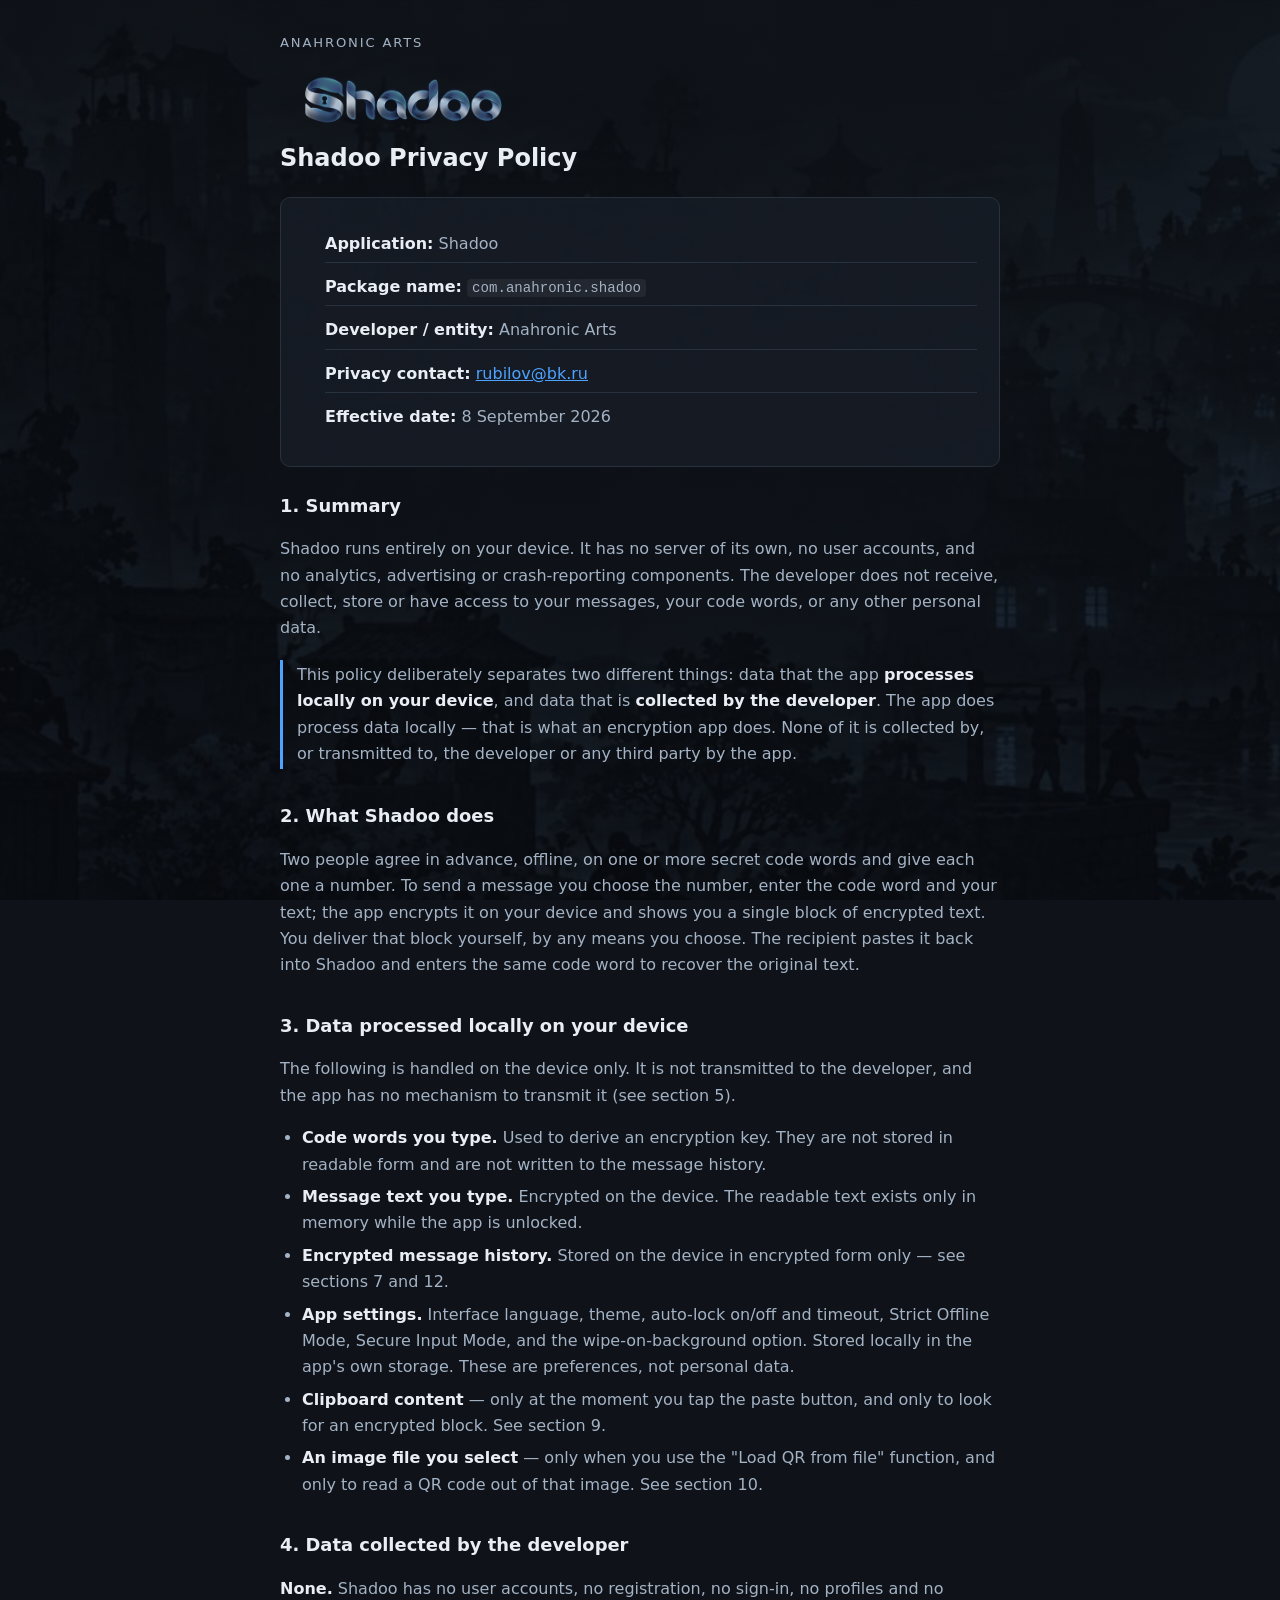
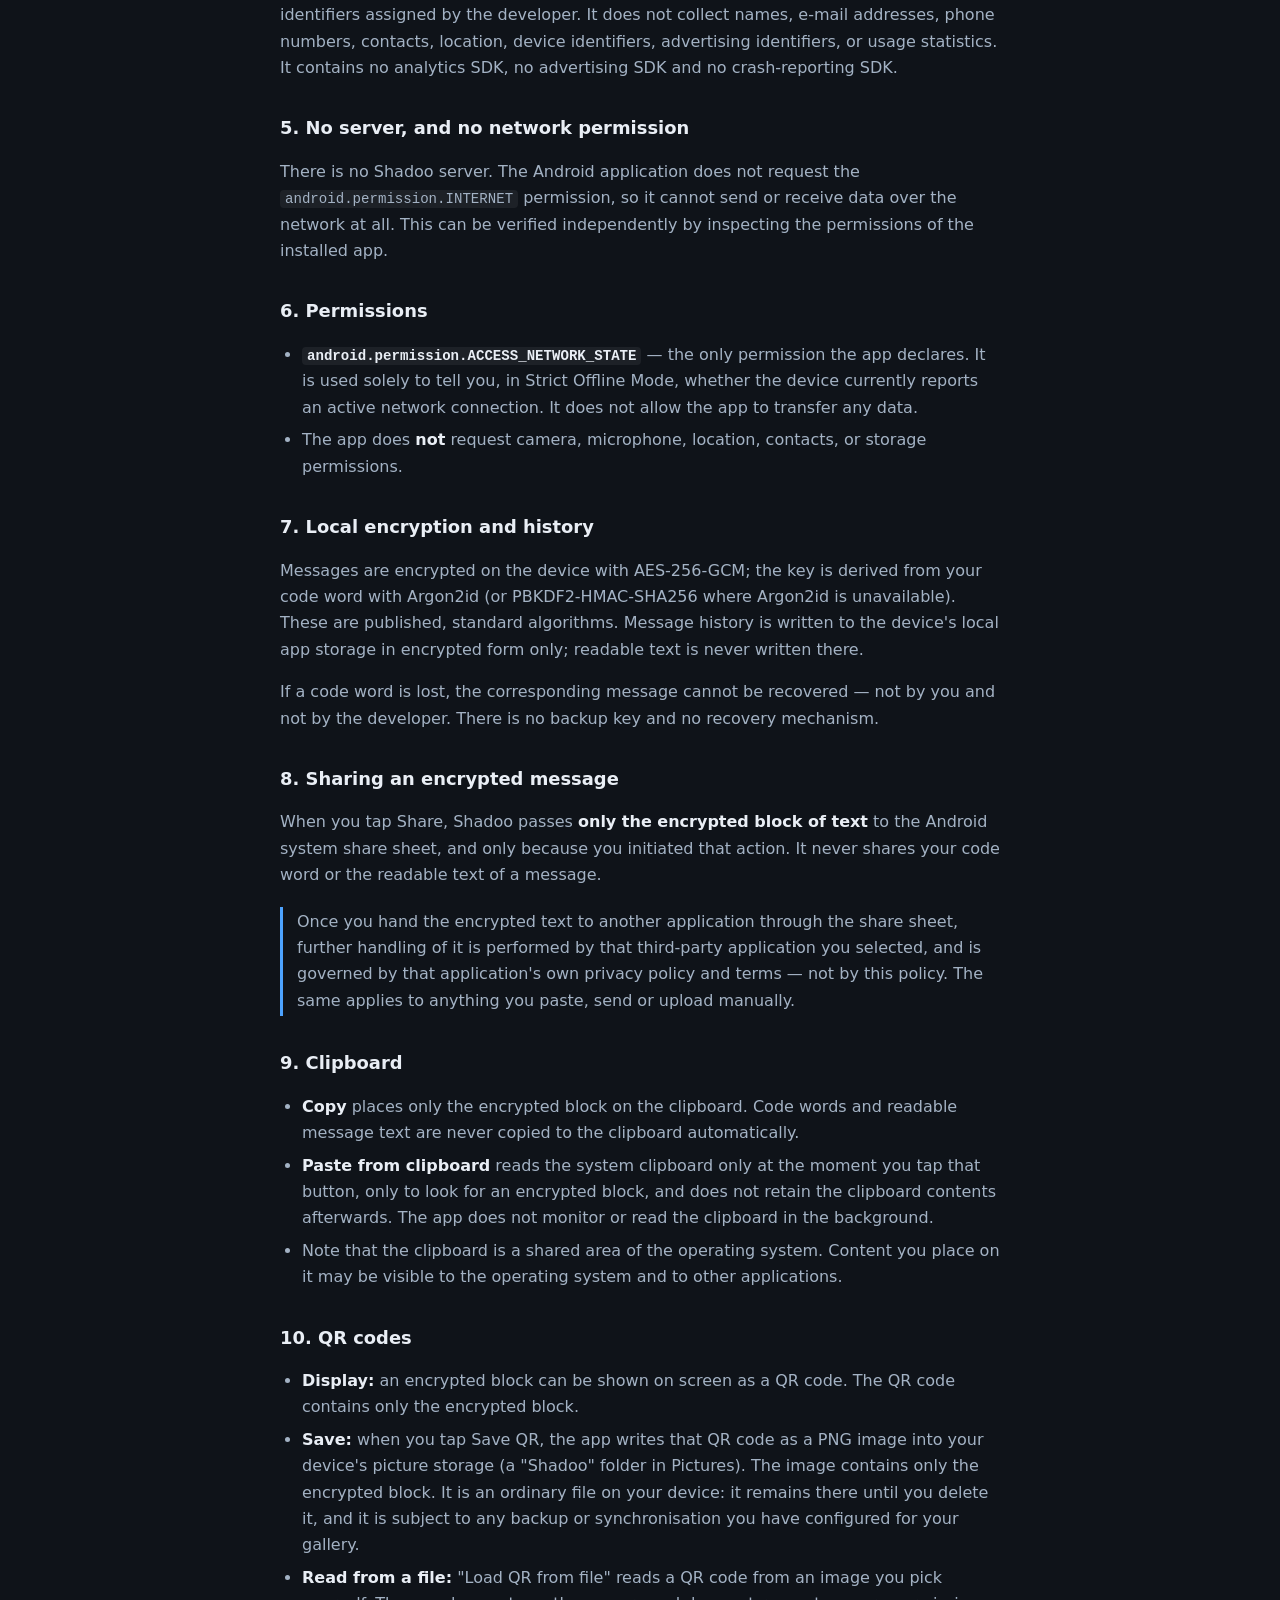
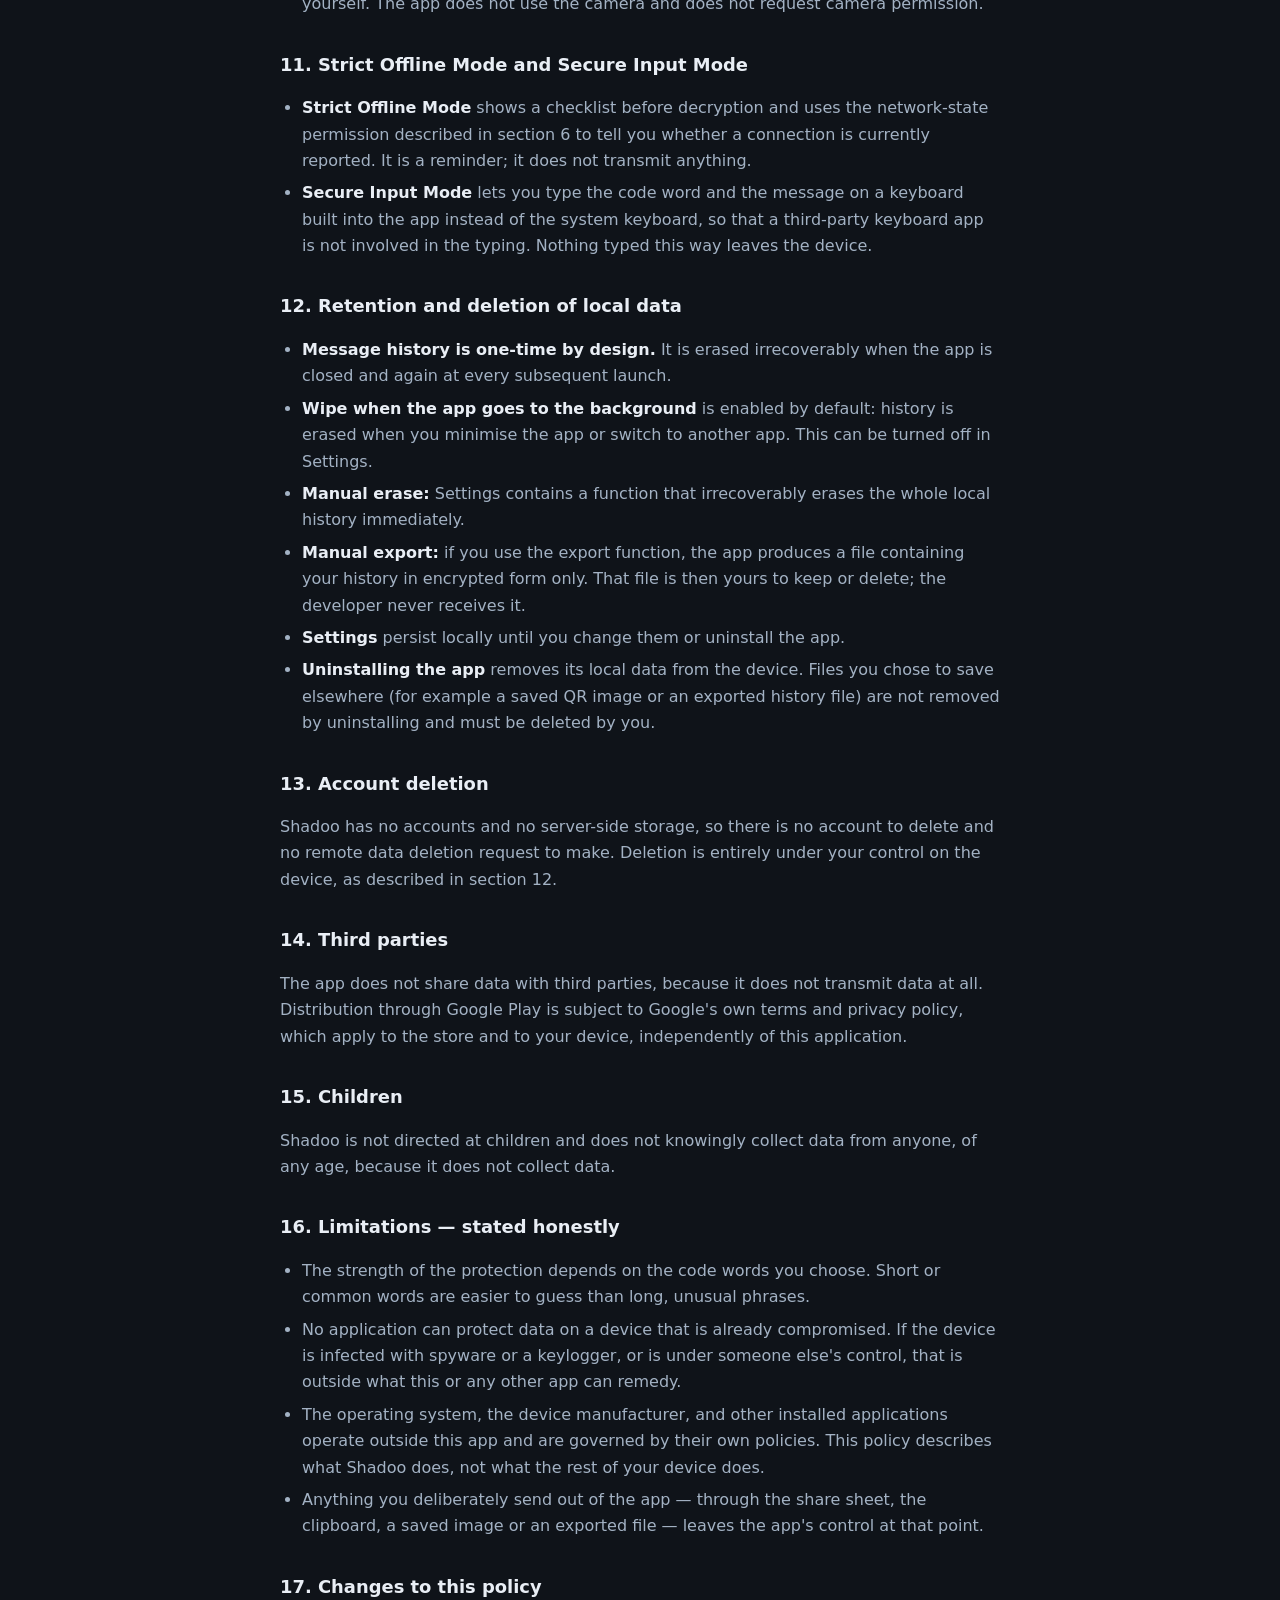
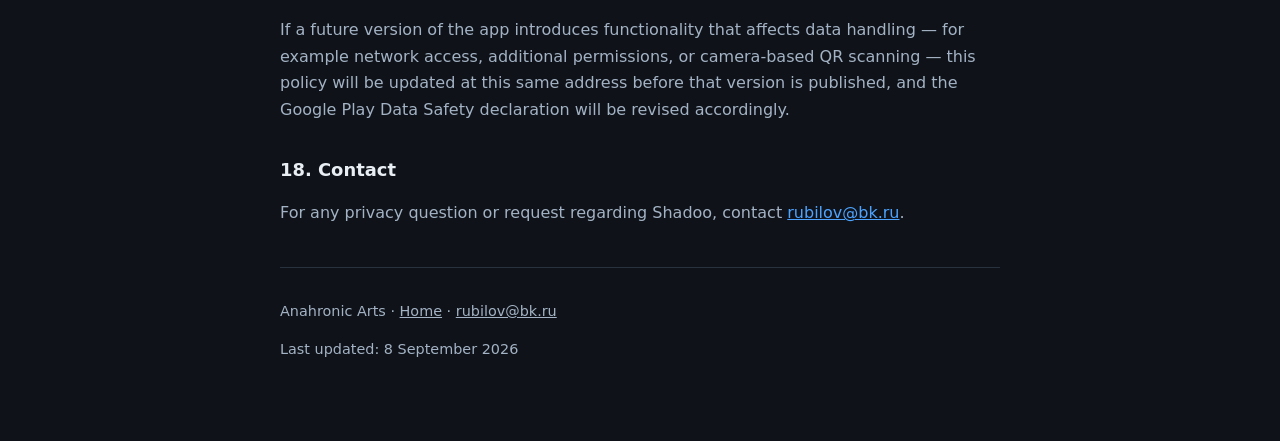
==== privacy/index.html @ e39c02fc "Add Anahronic Arts site and Shadoo privacy policy Static two-page site for GitHub Pages: a neutral l" ====
<!doctype html>
<html lang="en">
  <head>
    <meta charset="utf-8" />
    <meta name="viewport" content="width=device-width, initial-scale=1" />
    <title>Shadoo Privacy Policy — Anahronic Arts</title>
    <meta
      name="description"
      content="Privacy Policy for the Shadoo Android application by Anahronic Arts. What the app processes on your device, what it never sends anywhere, and how to delete it."
    />
    <meta name="theme-color" content="#161c25" />
    <link rel="icon" href="/assets/favicon.ico" sizes="32x32" />
    <link rel="icon" type="image/png" href="/assets/icon-192.png" sizes="192x192" />
    <link rel="apple-touch-icon" href="/assets/icon-192.png" />
    <link rel="stylesheet" href="/styles.css" />
  </head>
  <body>
    <main class="wrap doc">
      <p class="brand">Anahronic Arts</p>
      <img class="logo" src="/assets/logo.png" alt="Shadoo" />
      <h1>Shadoo Privacy Policy</h1>

      <div class="card">
        <ul class="meta">
          <li><strong>Application:</strong> Shadoo</li>
          <li><strong>Package name:</strong> <code>com.anahronic.shadoo</code></li>
          <li><strong>Developer / entity:</strong> Anahronic Arts</li>
          <li>
            <strong>Privacy contact:</strong>
            <a href="mailto:rubilov@bk.ru">rubilov@bk.ru</a>
          </li>
          <li><strong>Effective date:</strong> 8 September 2026</li>
        </ul>
      </div>

      <h2>1. Summary</h2>
      <p>
        Shadoo runs entirely on your device. It has no server of its own, no user accounts, and no
        analytics, advertising or crash-reporting components. The developer does not receive,
        collect, store or have access to your messages, your code words, or any other personal
        data.
      </p>
      <p class="note">
        This policy deliberately separates two different things: data that the app
        <strong>processes locally on your device</strong>, and data that is
        <strong>collected by the developer</strong>. The app does process data locally — that is
        what an encryption app does. None of it is collected by, or transmitted to, the developer
        or any third party by the app.
      </p>

      <h2>2. What Shadoo does</h2>
      <p>
        Two people agree in advance, offline, on one or more secret code words and give each one a
        number. To send a message you choose the number, enter the code word and your text; the app
        encrypts it on your device and shows you a single block of encrypted text. You deliver that
        block yourself, by any means you choose. The recipient pastes it back into Shadoo and
        enters the same code word to recover the original text.
      </p>

      <h2>3. Data processed locally on your device</h2>
      <p>
        The following is handled on the device only. It is not transmitted to the developer, and
        the app has no mechanism to transmit it (see section 5).
      </p>
      <ul>
        <li>
          <strong>Code words you type.</strong> Used to derive an encryption key. They are not
          stored in readable form and are not written to the message history.
        </li>
        <li>
          <strong>Message text you type.</strong> Encrypted on the device. The readable text exists
          only in memory while the app is unlocked.
        </li>
        <li>
          <strong>Encrypted message history.</strong> Stored on the device in encrypted form only —
          see sections 7 and 12.
        </li>
        <li>
          <strong>App settings.</strong> Interface language, theme, auto-lock on/off and timeout,
          Strict Offline Mode, Secure Input Mode, and the wipe-on-background option. Stored locally
          in the app's own storage. These are preferences, not personal data.
        </li>
        <li>
          <strong>Clipboard content</strong> — only at the moment you tap the paste button, and
          only to look for an encrypted block. See section 9.
        </li>
        <li>
          <strong>An image file you select</strong> — only when you use the "Load QR from file"
          function, and only to read a QR code out of that image. See section 10.
        </li>
      </ul>

      <h2>4. Data collected by the developer</h2>
      <p>
        <strong>None.</strong> Shadoo has no user accounts, no registration, no sign-in, no
        profiles and no identifiers assigned by the developer. It does not collect names, e-mail
        addresses, phone numbers, contacts, location, device identifiers, advertising identifiers,
        or usage statistics. It contains no analytics SDK, no advertising SDK and no
        crash-reporting SDK.
      </p>

      <h2>5. No server, and no network permission</h2>
      <p>
        There is no Shadoo server. The Android application does not request the
        <code>android.permission.INTERNET</code> permission, so it cannot send or receive data over
        the network at all. This can be verified independently by inspecting the permissions of the
        installed app.
      </p>

      <h2>6. Permissions</h2>
      <ul>
        <li>
          <strong><code>android.permission.ACCESS_NETWORK_STATE</code></strong> — the only
          permission the app declares. It is used solely to tell you, in Strict Offline Mode,
          whether the device currently reports an active network connection. It does not allow the
          app to transfer any data.
        </li>
        <li>
          The app does <strong>not</strong> request camera, microphone, location, contacts, or
          storage permissions.
        </li>
      </ul>

      <h2>7. Local encryption and history</h2>
      <p>
        Messages are encrypted on the device with AES-256-GCM; the key is derived from your code
        word with Argon2id (or PBKDF2-HMAC-SHA256 where Argon2id is unavailable). These are
        published, standard algorithms. Message history is written to the device's local app
        storage in encrypted form only; readable text is never written there.
      </p>
      <p>
        If a code word is lost, the corresponding message cannot be recovered — not by you and not
        by the developer. There is no backup key and no recovery mechanism.
      </p>

      <h2>8. Sharing an encrypted message</h2>
      <p>
        When you tap Share, Shadoo passes <strong>only the encrypted block of text</strong> to the
        Android system share sheet, and only because you initiated that action. It never shares
        your code word or the readable text of a message.
      </p>
      <p class="note">
        Once you hand the encrypted text to another application through the share sheet, further
        handling of it is performed by that third-party application you selected, and is governed
        by that application's own privacy policy and terms — not by this policy. The same applies
        to anything you paste, send or upload manually.
      </p>

      <h2>9. Clipboard</h2>
      <ul>
        <li>
          <strong>Copy</strong> places only the encrypted block on the clipboard. Code words and
          readable message text are never copied to the clipboard automatically.
        </li>
        <li>
          <strong>Paste from clipboard</strong> reads the system clipboard only at the moment you
          tap that button, only to look for an encrypted block, and does not retain the clipboard
          contents afterwards. The app does not monitor or read the clipboard in the background.
        </li>
        <li>
          Note that the clipboard is a shared area of the operating system. Content you place on it
          may be visible to the operating system and to other applications.
        </li>
      </ul>

      <h2>10. QR codes</h2>
      <ul>
        <li>
          <strong>Display:</strong> an encrypted block can be shown on screen as a QR code. The QR
          code contains only the encrypted block.
        </li>
        <li>
          <strong>Save:</strong> when you tap Save QR, the app writes that QR code as a PNG image
          into your device's picture storage (a "Shadoo" folder in Pictures). The image contains
          only the encrypted block. It is an ordinary file on your device: it remains there until
          you delete it, and it is subject to any backup or synchronisation you have configured for
          your gallery.
        </li>
        <li>
          <strong>Read from a file:</strong> "Load QR from file" reads a QR code from an image you
          pick yourself. The app does not use the camera and does not request camera permission.
        </li>
      </ul>

      <h2>11. Strict Offline Mode and Secure Input Mode</h2>
      <ul>
        <li>
          <strong>Strict Offline Mode</strong> shows a checklist before decryption and uses the
          network-state permission described in section 6 to tell you whether a connection is
          currently reported. It is a reminder; it does not transmit anything.
        </li>
        <li>
          <strong>Secure Input Mode</strong> lets you type the code word and the message on a
          keyboard built into the app instead of the system keyboard, so that a third-party
          keyboard app is not involved in the typing. Nothing typed this way leaves the device.
        </li>
      </ul>

      <h2>12. Retention and deletion of local data</h2>
      <ul>
        <li>
          <strong>Message history is one-time by design.</strong> It is erased irrecoverably when
          the app is closed and again at every subsequent launch.
        </li>
        <li>
          <strong>Wipe when the app goes to the background</strong> is enabled by default: history
          is erased when you minimise the app or switch to another app. This can be turned off in
          Settings.
        </li>
        <li>
          <strong>Manual erase:</strong> Settings contains a function that irrecoverably erases the
          whole local history immediately.
        </li>
        <li>
          <strong>Manual export:</strong> if you use the export function, the app produces a file
          containing your history in encrypted form only. That file is then yours to keep or
          delete; the developer never receives it.
        </li>
        <li>
          <strong>Settings</strong> persist locally until you change them or uninstall the app.
        </li>
        <li>
          <strong>Uninstalling the app</strong> removes its local data from the device. Files you
          chose to save elsewhere (for example a saved QR image or an exported history file) are
          not removed by uninstalling and must be deleted by you.
        </li>
      </ul>

      <h2>13. Account deletion</h2>
      <p>
        Shadoo has no accounts and no server-side storage, so there is no account to delete and no
        remote data deletion request to make. Deletion is entirely under your control on the
        device, as described in section 12.
      </p>

      <h2>14. Third parties</h2>
      <p>
        The app does not share data with third parties, because it does not transmit data at all.
        Distribution through Google Play is subject to Google's own terms and privacy policy, which
        apply to the store and to your device, independently of this application.
      </p>

      <h2>15. Children</h2>
      <p>
        Shadoo is not directed at children and does not knowingly collect data from anyone, of any
        age, because it does not collect data.
      </p>

      <h2>16. Limitations — stated honestly</h2>
      <ul>
        <li>
          The strength of the protection depends on the code words you choose. Short or common
          words are easier to guess than long, unusual phrases.
        </li>
        <li>
          No application can protect data on a device that is already compromised. If the device is
          infected with spyware or a keylogger, or is under someone else's control, that is outside
          what this or any other app can remedy.
        </li>
        <li>
          The operating system, the device manufacturer, and other installed applications operate
          outside this app and are governed by their own policies. This policy describes what
          Shadoo does, not what the rest of your device does.
        </li>
        <li>
          Anything you deliberately send out of the app — through the share sheet, the clipboard,
          a saved image or an exported file — leaves the app's control at that point.
        </li>
      </ul>

      <h2>17. Changes to this policy</h2>
      <p>
        If a future version of the app introduces functionality that affects data handling — for
        example network access, additional permissions, or camera-based QR scanning — this policy
        will be updated at this same address before that version is published, and the Google Play
        Data Safety declaration will be revised accordingly.
      </p>

      <h2>18. Contact</h2>
      <p>
        For any privacy question or request regarding Shadoo, contact
        <a href="mailto:rubilov@bk.ru">rubilov@bk.ru</a>.
      </p>

      <footer>
        <p>
          Anahronic Arts · <a href="/">Home</a> ·
          <a href="mailto:rubilov@bk.ru">rubilov@bk.ru</a>
        </p>
        <p>Last updated: 8 September 2026</p>
      </footer>
    </main>
  </body>
</html>
---- styles.css ----
/*
 * Shadoo / Anahronic Arts — static site styles.
 * Local only: no web fonts, no CDN, no remote anything.
 * Palette matches the app's Night theme.
 */

:root {
  --bg: #0f1319;
  --panel: #161c25;
  --text: #e9eef5;
  --muted: #a3b2c4;
  --border: #28323e;
  --accent: #4da3ff;
  --scrim: rgba(10, 13, 18, 0.72);
  --radius: 10px;
  color-scheme: dark;
}

* {
  box-sizing: border-box;
}

html {
  /* Keeps long tokens/paths in the policy from forcing a sideways scroll. */
  overflow-x: hidden;
}

body {
  margin: 0;
  min-height: 100vh;
  font: 16px/1.65 system-ui, -apple-system, "Segoe UI", Roboto, Arial, sans-serif;
  color: var(--text);
  background-color: var(--bg);
  /* Portrait artwork by default (phones get it unscaled and sharp); the wide
     one is swapped in below where the viewport is actually wide. */
  background-image: linear-gradient(var(--scrim), var(--scrim)), url("/assets/bg-tall.jpg");
  background-size: cover;
  background-position: center top;
  background-attachment: fixed;
  background-repeat: no-repeat;
  -webkit-text-size-adjust: 100%;
}

@media (min-width: 700px) {
  body {
    background-image: linear-gradient(var(--scrim), var(--scrim)), url("/assets/bg-wide.jpg");
    background-position: center center;
  }
}

.wrap {
  max-width: 760px;
  margin: 0 auto;
  padding: 32px 20px 64px;
}

/* Header / wordmark ------------------------------------------------------ */

.brand {
  font-size: 0.82rem;
  letter-spacing: 0.14em;
  text-transform: uppercase;
  color: var(--muted);
  margin: 0 0 14px;
}

.logo {
  display: block;
  width: 260px;
  max-width: 72%;
  height: auto;
  /* The wordmark is glowing letters on a near-black plate; screening it over
     a dark backdrop drops the plate and leaves only the glyphs. */
  mix-blend-mode: screen;
  margin: 0 0 10px -6px;
}

h1 {
  font-size: 1.5rem;
  line-height: 1.25;
  margin: 0 0 16px;
}

h2 {
  font-size: 1.12rem;
  margin: 32px 0 10px;
  color: var(--text);
}

h3 {
  font-size: 1rem;
  margin: 22px 0 8px;
  color: var(--text);
}

p,
li {
  color: var(--muted);
}

strong {
  color: var(--text);
}

a {
  color: var(--accent);
}

a:hover,
a:focus {
  text-decoration: none;
}

/* Panels ----------------------------------------------------------------- */

.card {
  background: color-mix(in srgb, var(--panel) 88%, transparent);
  border: 1px solid var(--border);
  border-radius: var(--radius);
  padding: 22px 22px 24px;
  margin: 24px 0;
}

.lede {
  font-size: 1.03rem;
  color: var(--text);
}

.meta {
  list-style: none;
  margin: 0;
  padding: 0;
}

.meta li {
  padding: 5px 0;
  border-bottom: 1px solid var(--border);
}

.meta li:last-child {
  border-bottom: 0;
}

.actions {
  display: flex;
  flex-wrap: wrap;
  gap: 12px;
  margin-top: 22px;
}

.btn {
  display: inline-block;
  padding: 11px 18px;
  border-radius: var(--radius);
  border: 1px solid var(--border);
  background: color-mix(in srgb, var(--panel) 92%, transparent);
  color: var(--text);
  text-decoration: none;
}

.btn:hover,
.btn:focus {
  border-color: var(--accent);
  color: var(--accent);
}

.btn--primary {
  background: #2f7fd6;
  border-color: #2f7fd6;
  color: #fff;
}

.btn--primary:hover,
.btn--primary:focus {
  background: #4da3ff;
  border-color: #4da3ff;
  color: #08111c;
}

/* Policy typography ------------------------------------------------------ */

.doc h2:first-of-type {
  margin-top: 8px;
}

.doc ul {
  padding-left: 22px;
}

.doc li {
  margin: 6px 0;
}

.note {
  border-left: 3px solid var(--accent);
  padding: 2px 0 2px 14px;
  margin: 18px 0;
}

code {
  font-family: ui-monospace, Consolas, "SFMono-Regular", Menlo, monospace;
  font-size: 0.88em;
  background: rgba(255, 255, 255, 0.06);
  border-radius: 4px;
  padding: 1px 5px;
  overflow-wrap: anywhere;
}

footer {
  margin-top: 40px;
  padding-top: 18px;
  border-top: 1px solid var(--border);
  font-size: 0.9rem;
  color: var(--muted);
}

footer a {
  color: var(--muted);
}

/* Small screens ---------------------------------------------------------- */

@media (max-width: 480px) {
  .wrap {
    padding: 24px 16px 48px;
  }

  .card {
    padding: 18px 16px 20px;
  }

  h1 {
    font-size: 1.32rem;
  }
}
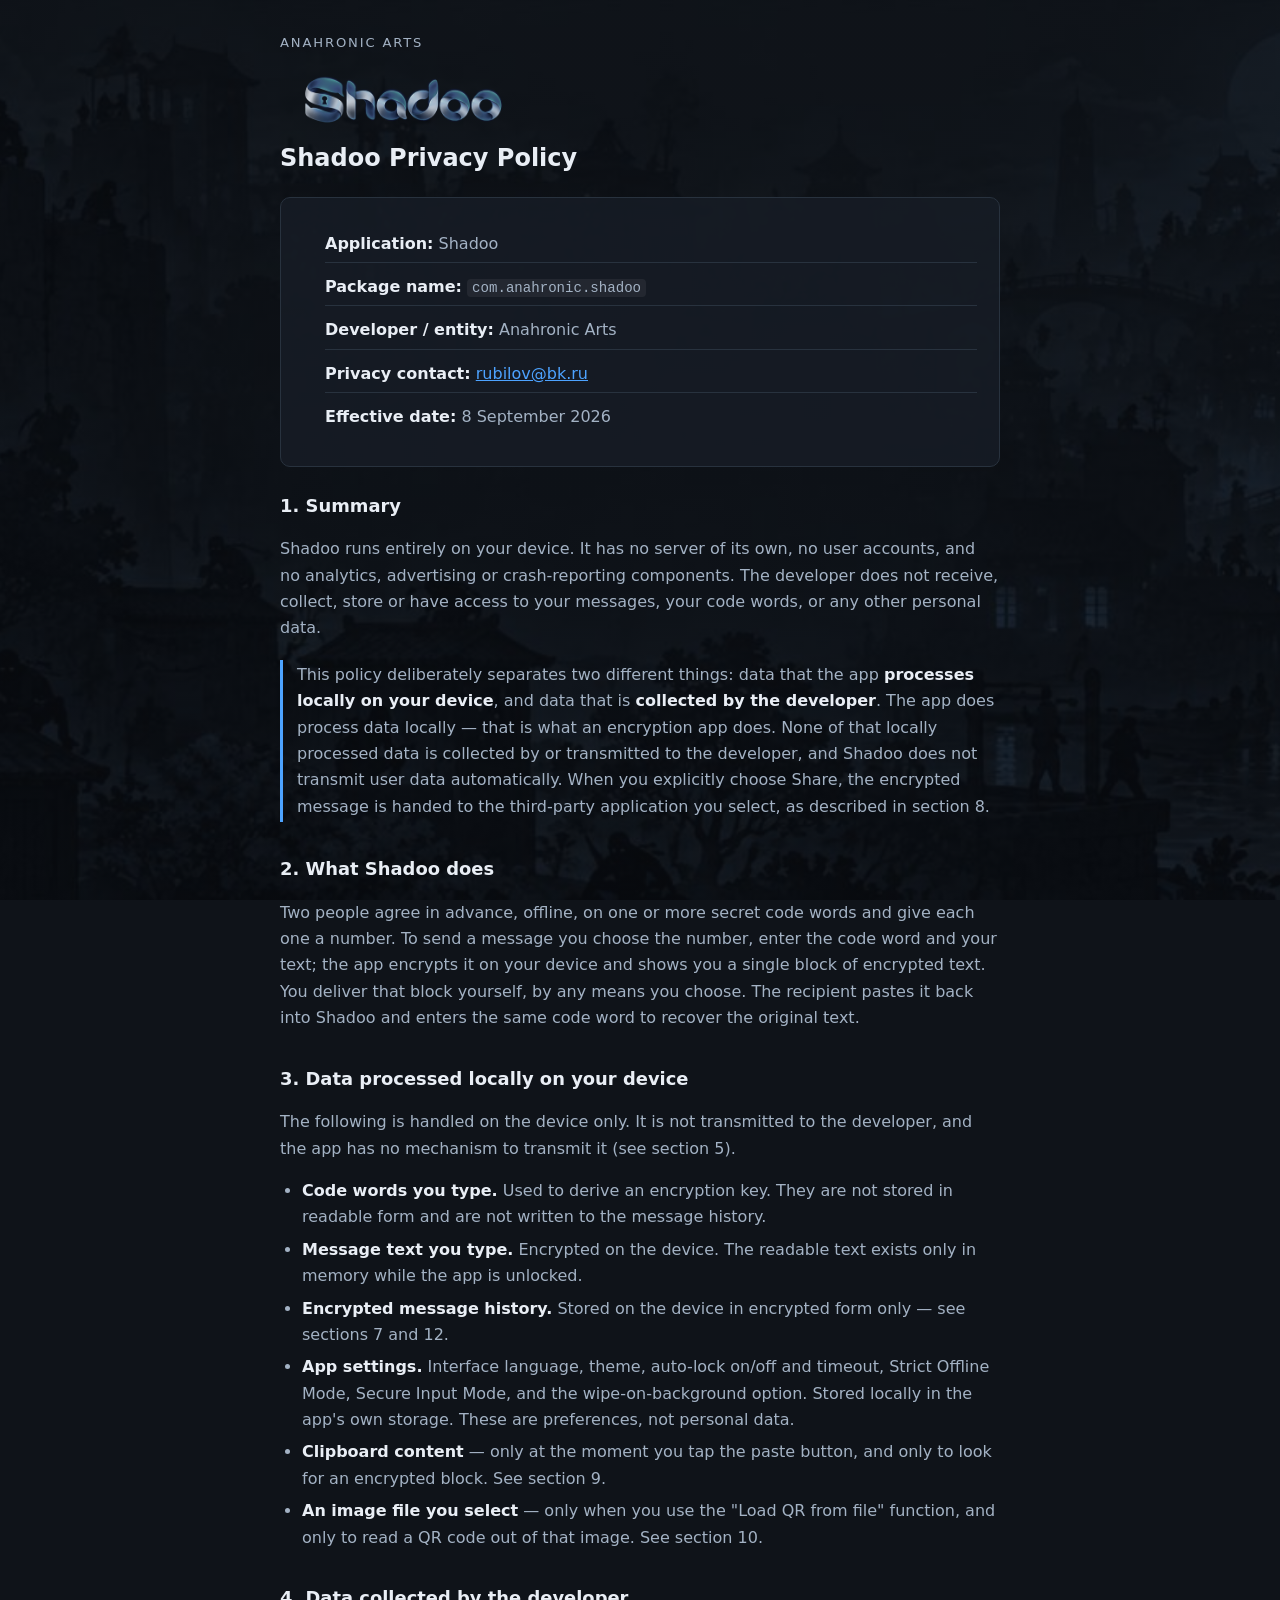
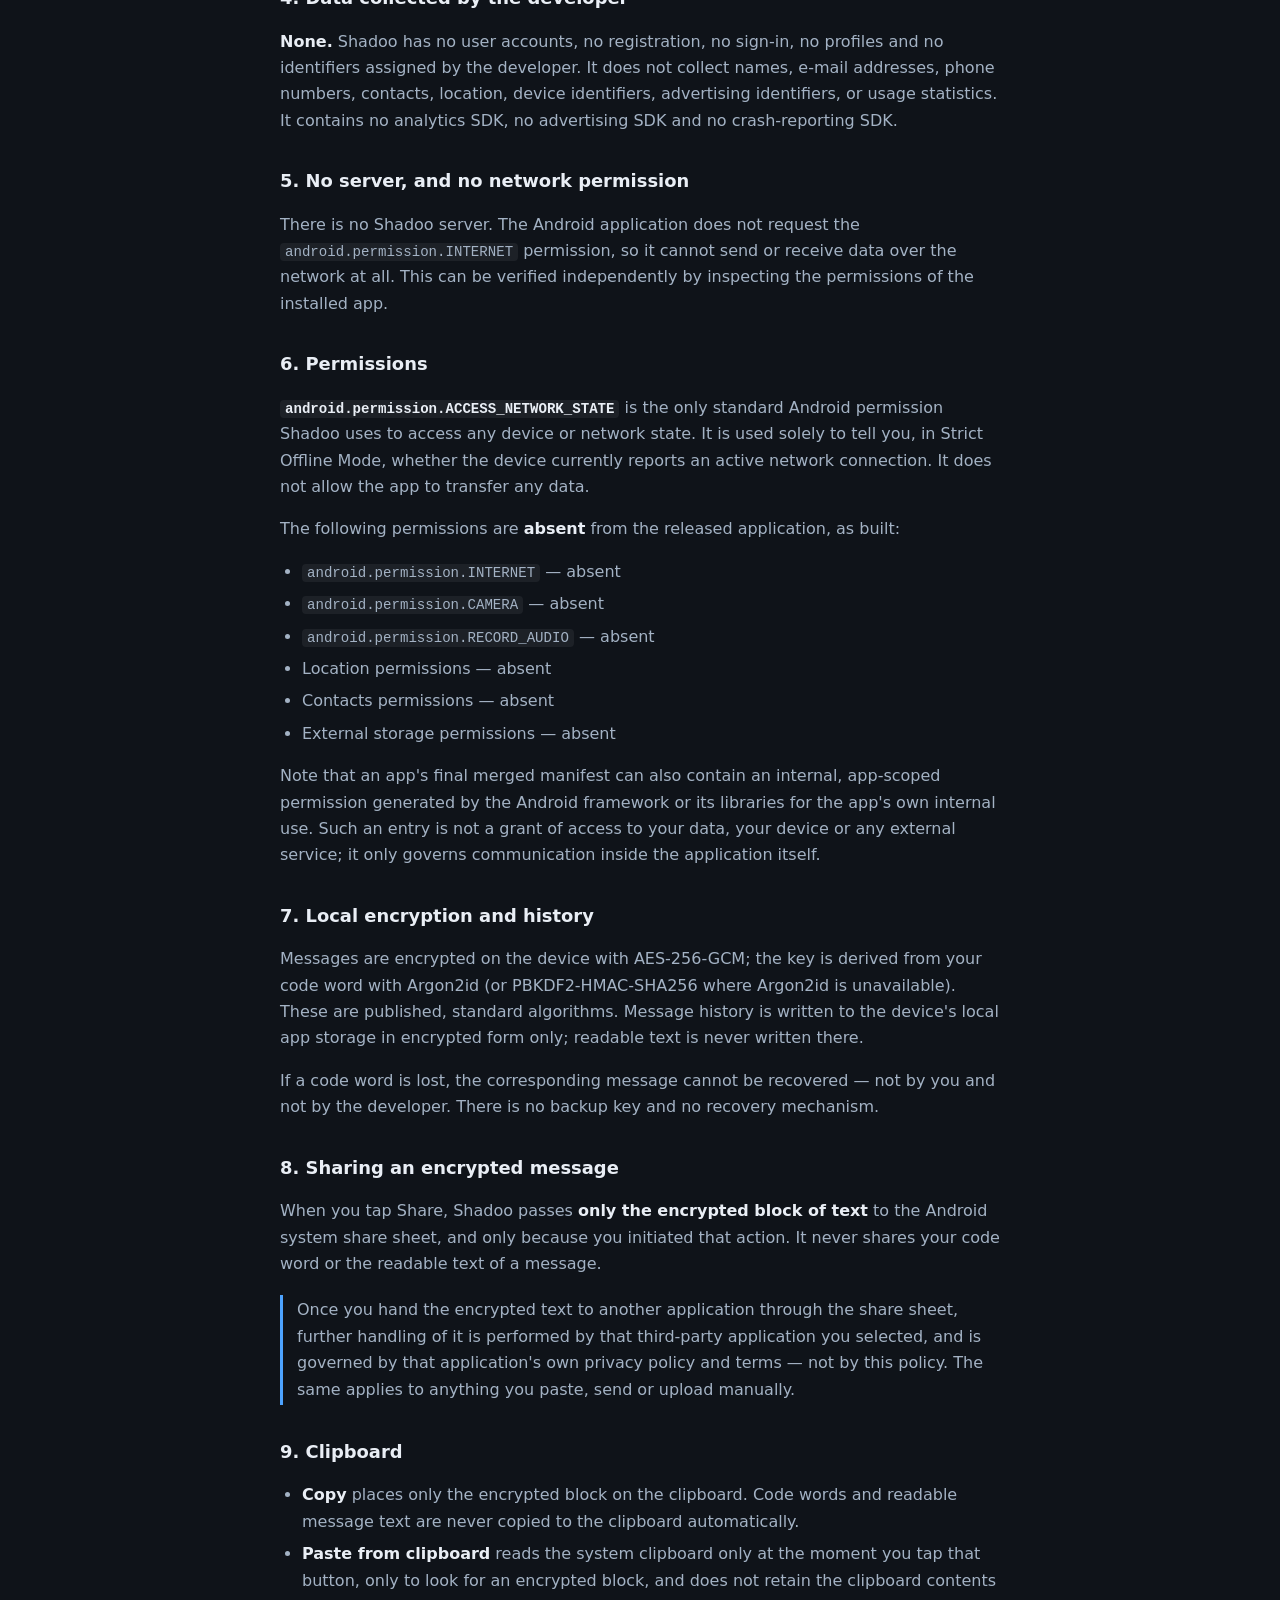
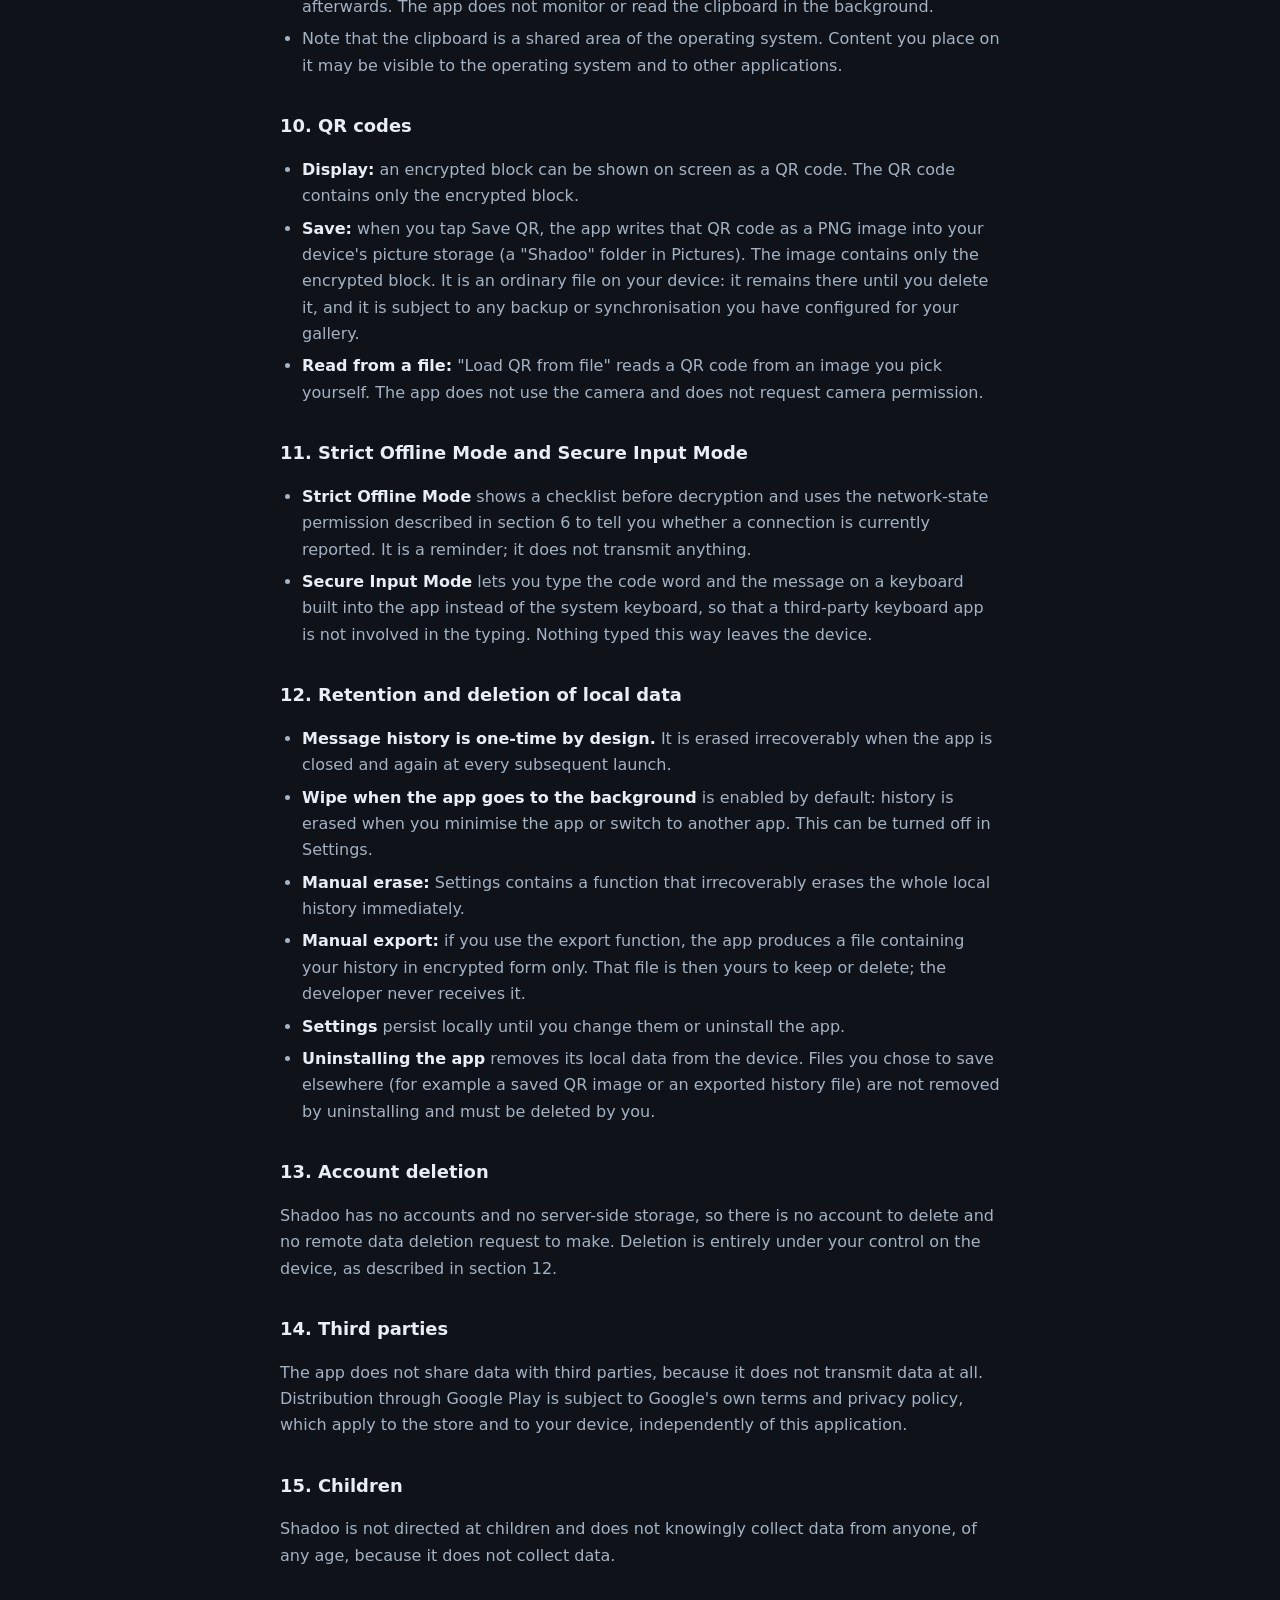
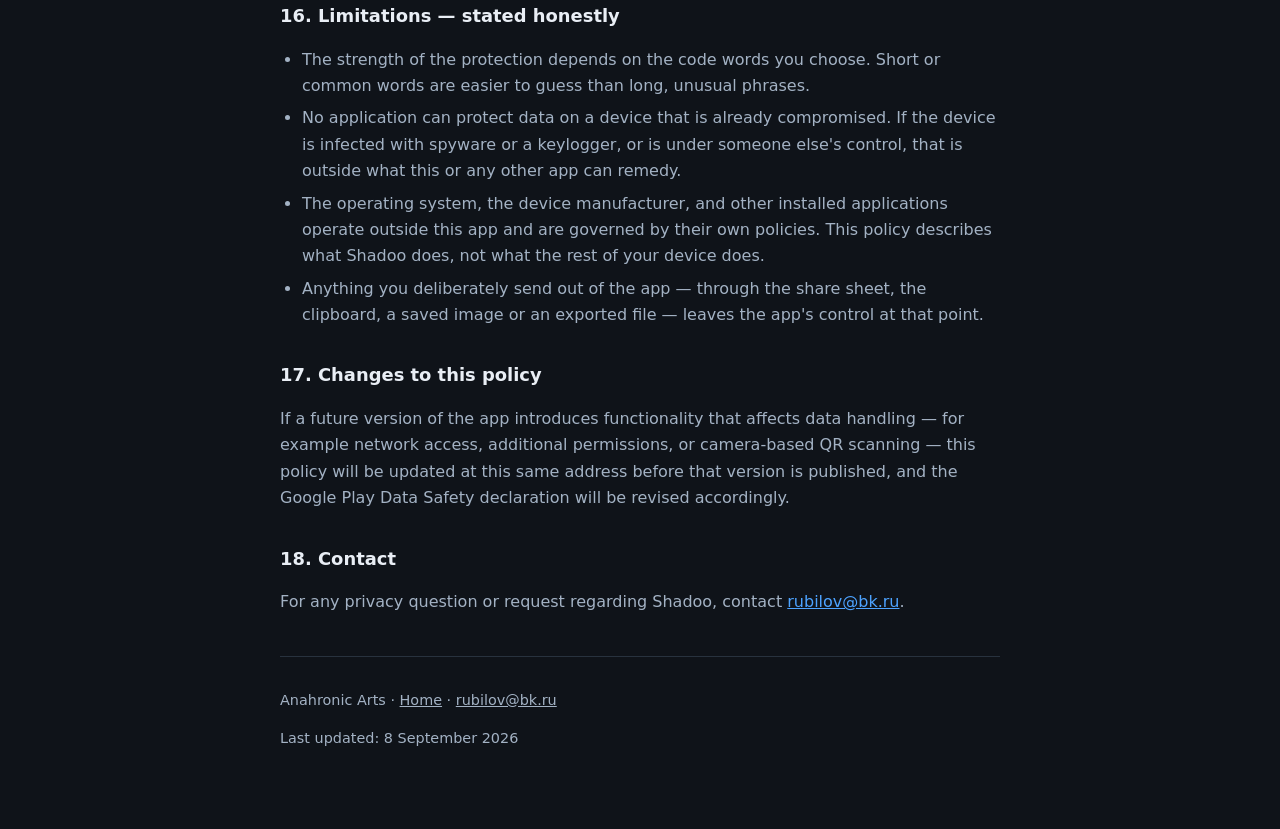
==== commit 2f5e4853: "Tighten two claims in the privacy policy Both changes narrow statements that were broader than the a" ====
--- a/privacy/index.html
+++ b/privacy/index.html
@@ -44,8 +44,10 @@
         This policy deliberately separates two different things: data that the app
         <strong>processes locally on your device</strong>, and data that is
         <strong>collected by the developer</strong>. The app does process data locally — that is
-        what an encryption app does. None of it is collected by, or transmitted to, the developer
-        or any third party by the app.
+        what an encryption app does. None of that locally processed data is collected by or
+        transmitted to the developer, and Shadoo does not transmit user data automatically. When
+        you explicitly choose Share, the encrypted message is handed to the third-party
+        application you select, as described in section 8.
       </p>
 
       <h2>2. What Shadoo does</h2>
@@ -108,18 +110,30 @@
       </p>
 
       <h2>6. Permissions</h2>
-      <ul>
-        <li>
-          <strong><code>android.permission.ACCESS_NETWORK_STATE</code></strong> — the only
-          permission the app declares. It is used solely to tell you, in Strict Offline Mode,
-          whether the device currently reports an active network connection. It does not allow the
-          app to transfer any data.
-        </li>
-        <li>
-          The app does <strong>not</strong> request camera, microphone, location, contacts, or
-          storage permissions.
-        </li>
-      </ul>
+      <p>
+        <strong><code>android.permission.ACCESS_NETWORK_STATE</code></strong> is the only standard
+        Android permission Shadoo uses to access any device or network state. It is used solely to
+        tell you, in Strict Offline Mode, whether the device currently reports an active network
+        connection. It does not allow the app to transfer any data.
+      </p>
+      <p>
+        The following permissions are <strong>absent</strong> from the released application, as
+        built:
+      </p>
+      <ul>
+        <li><code>android.permission.INTERNET</code> — absent</li>
+        <li><code>android.permission.CAMERA</code> — absent</li>
+        <li><code>android.permission.RECORD_AUDIO</code> — absent</li>
+        <li>Location permissions — absent</li>
+        <li>Contacts permissions — absent</li>
+        <li>External storage permissions — absent</li>
+      </ul>
+      <p>
+        Note that an app's final merged manifest can also contain an internal, app-scoped
+        permission generated by the Android framework or its libraries for the app's own internal
+        use. Such an entry is not a grant of access to your data, your device or any external
+        service; it only governs communication inside the application itself.
+      </p>
 
       <h2>7. Local encryption and history</h2>
       <p>
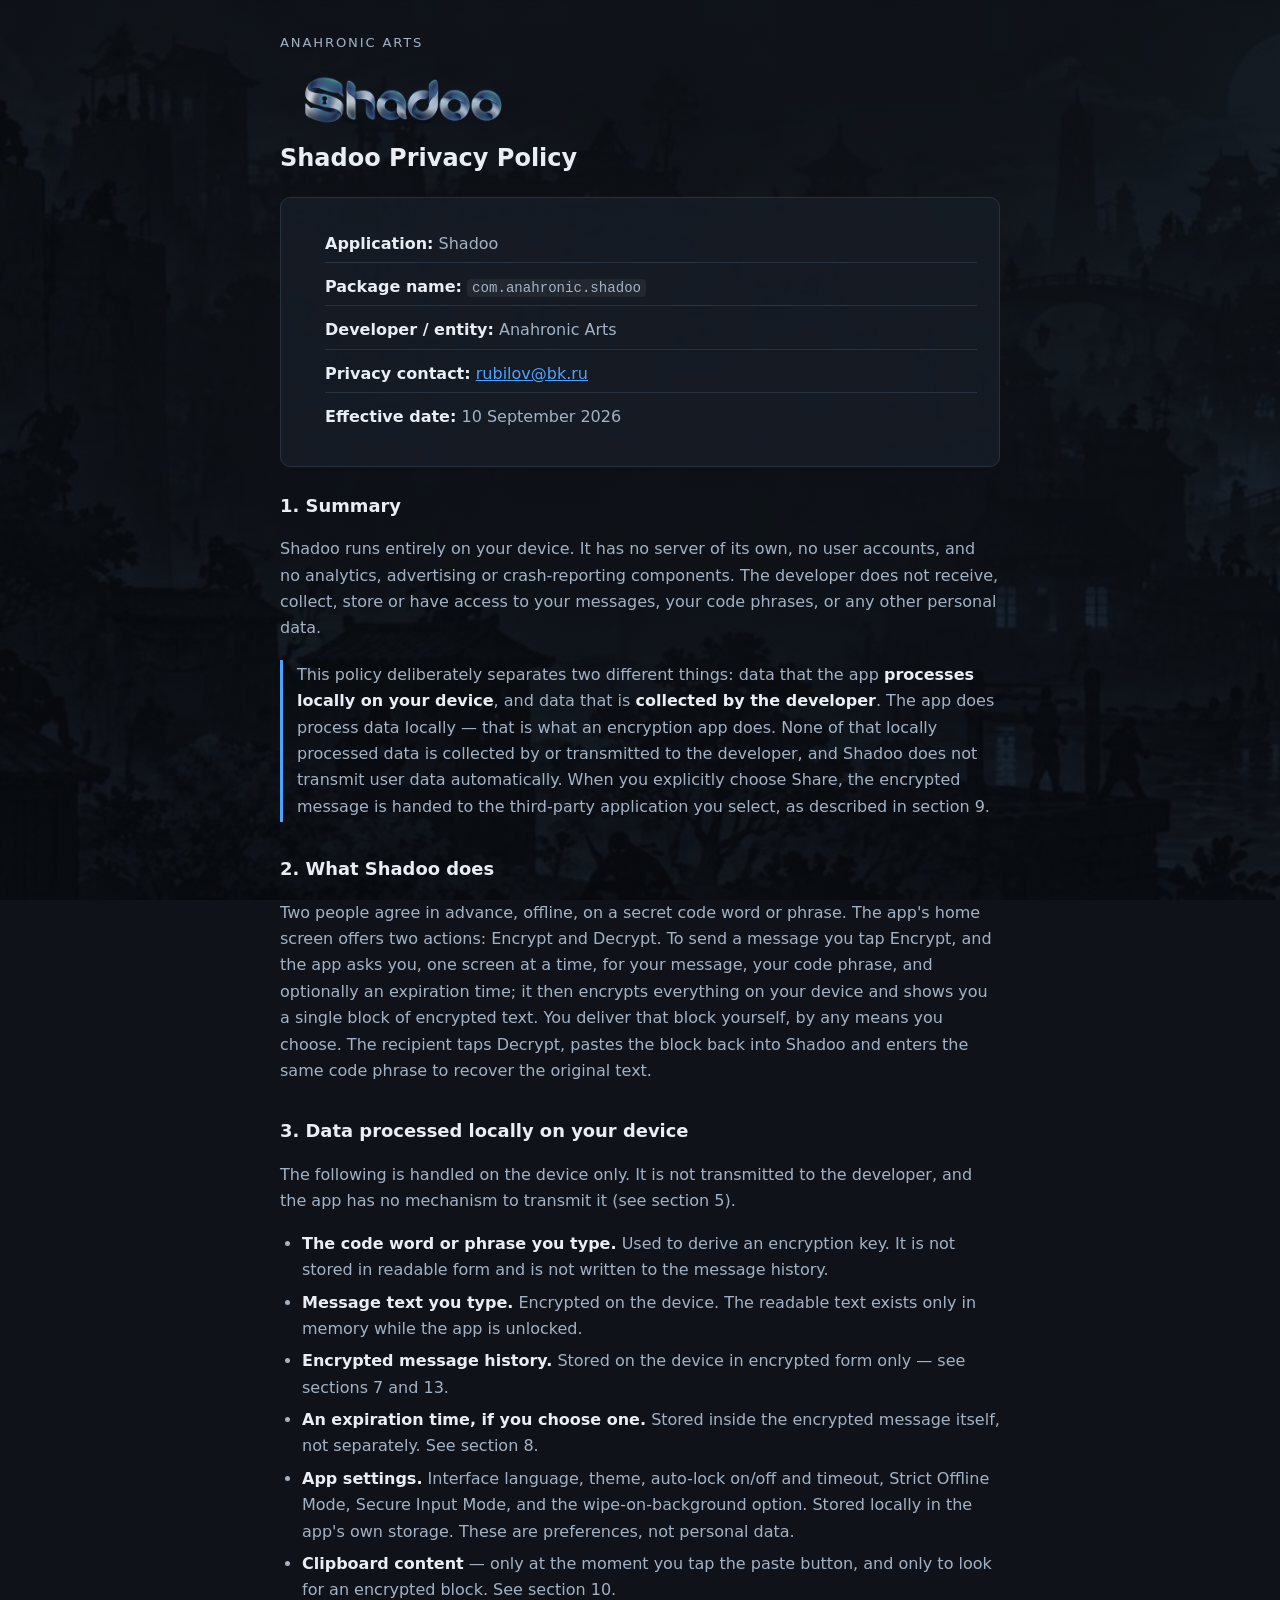
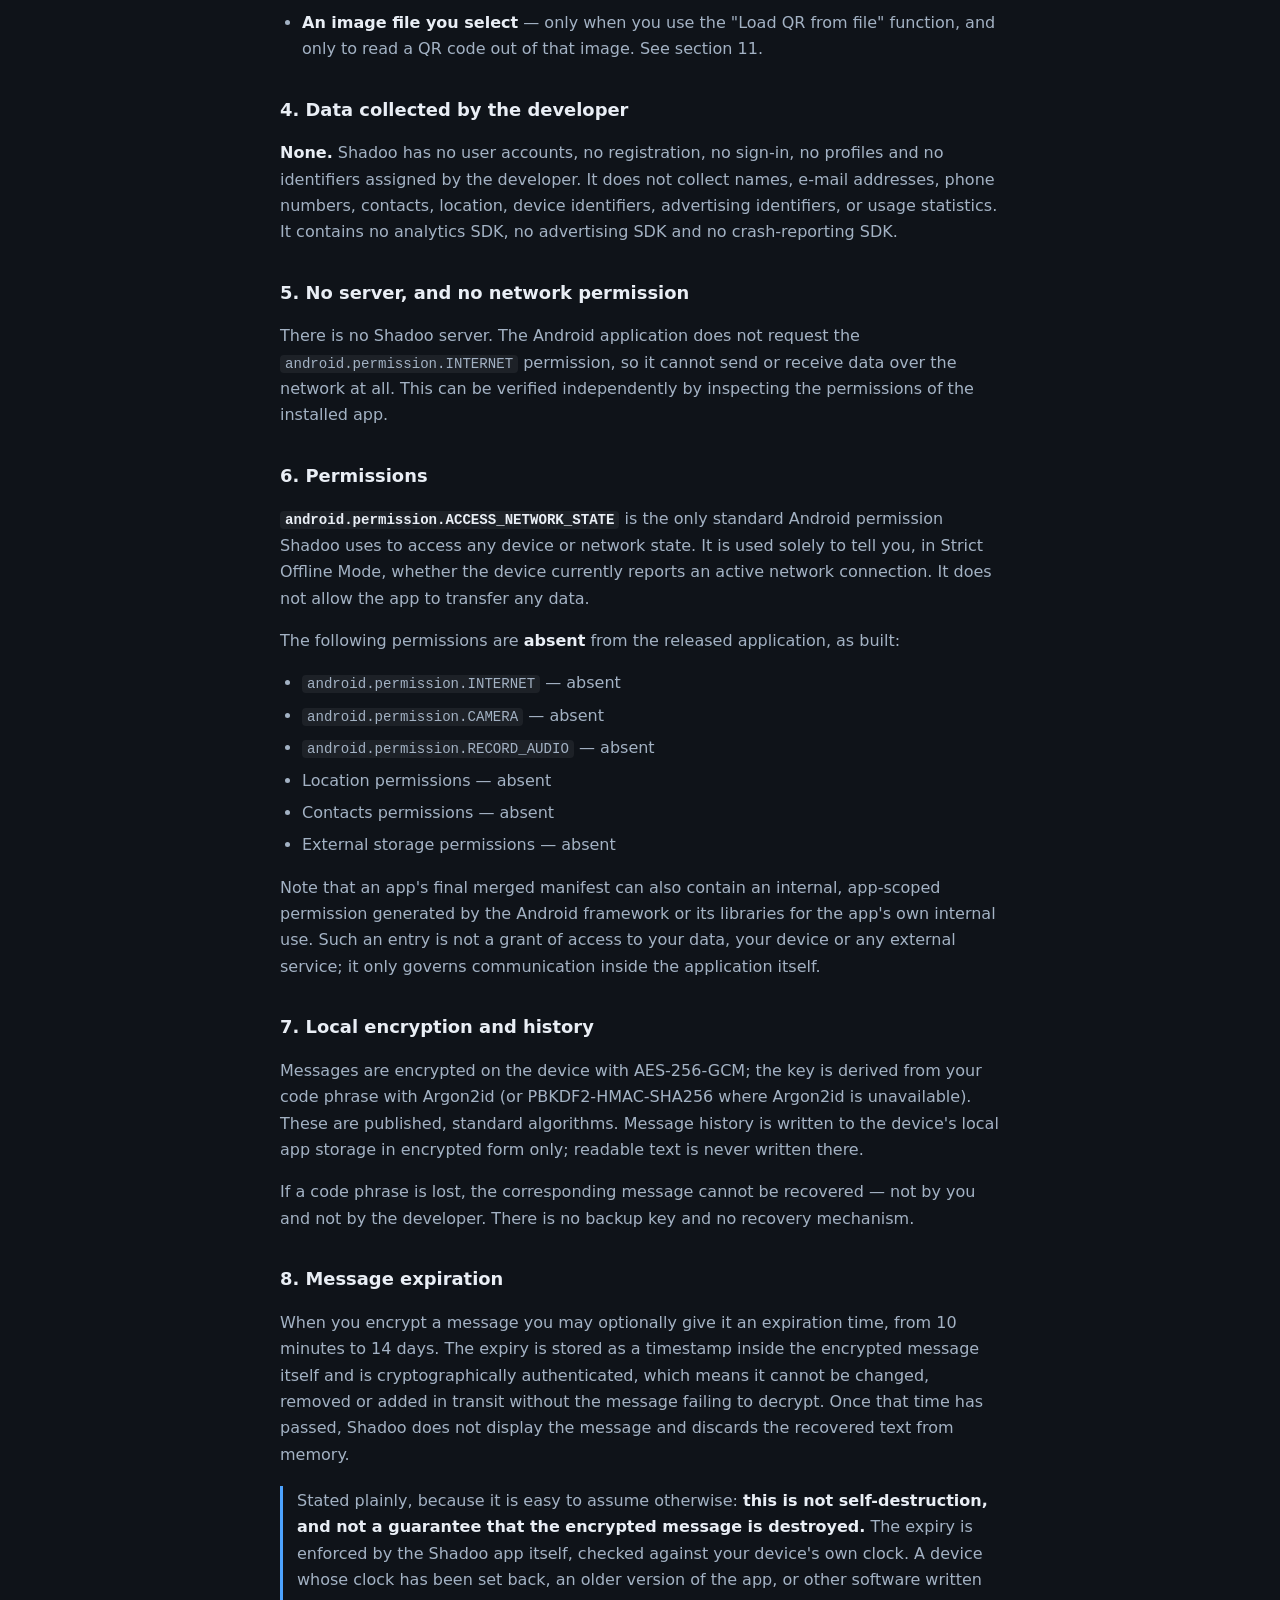
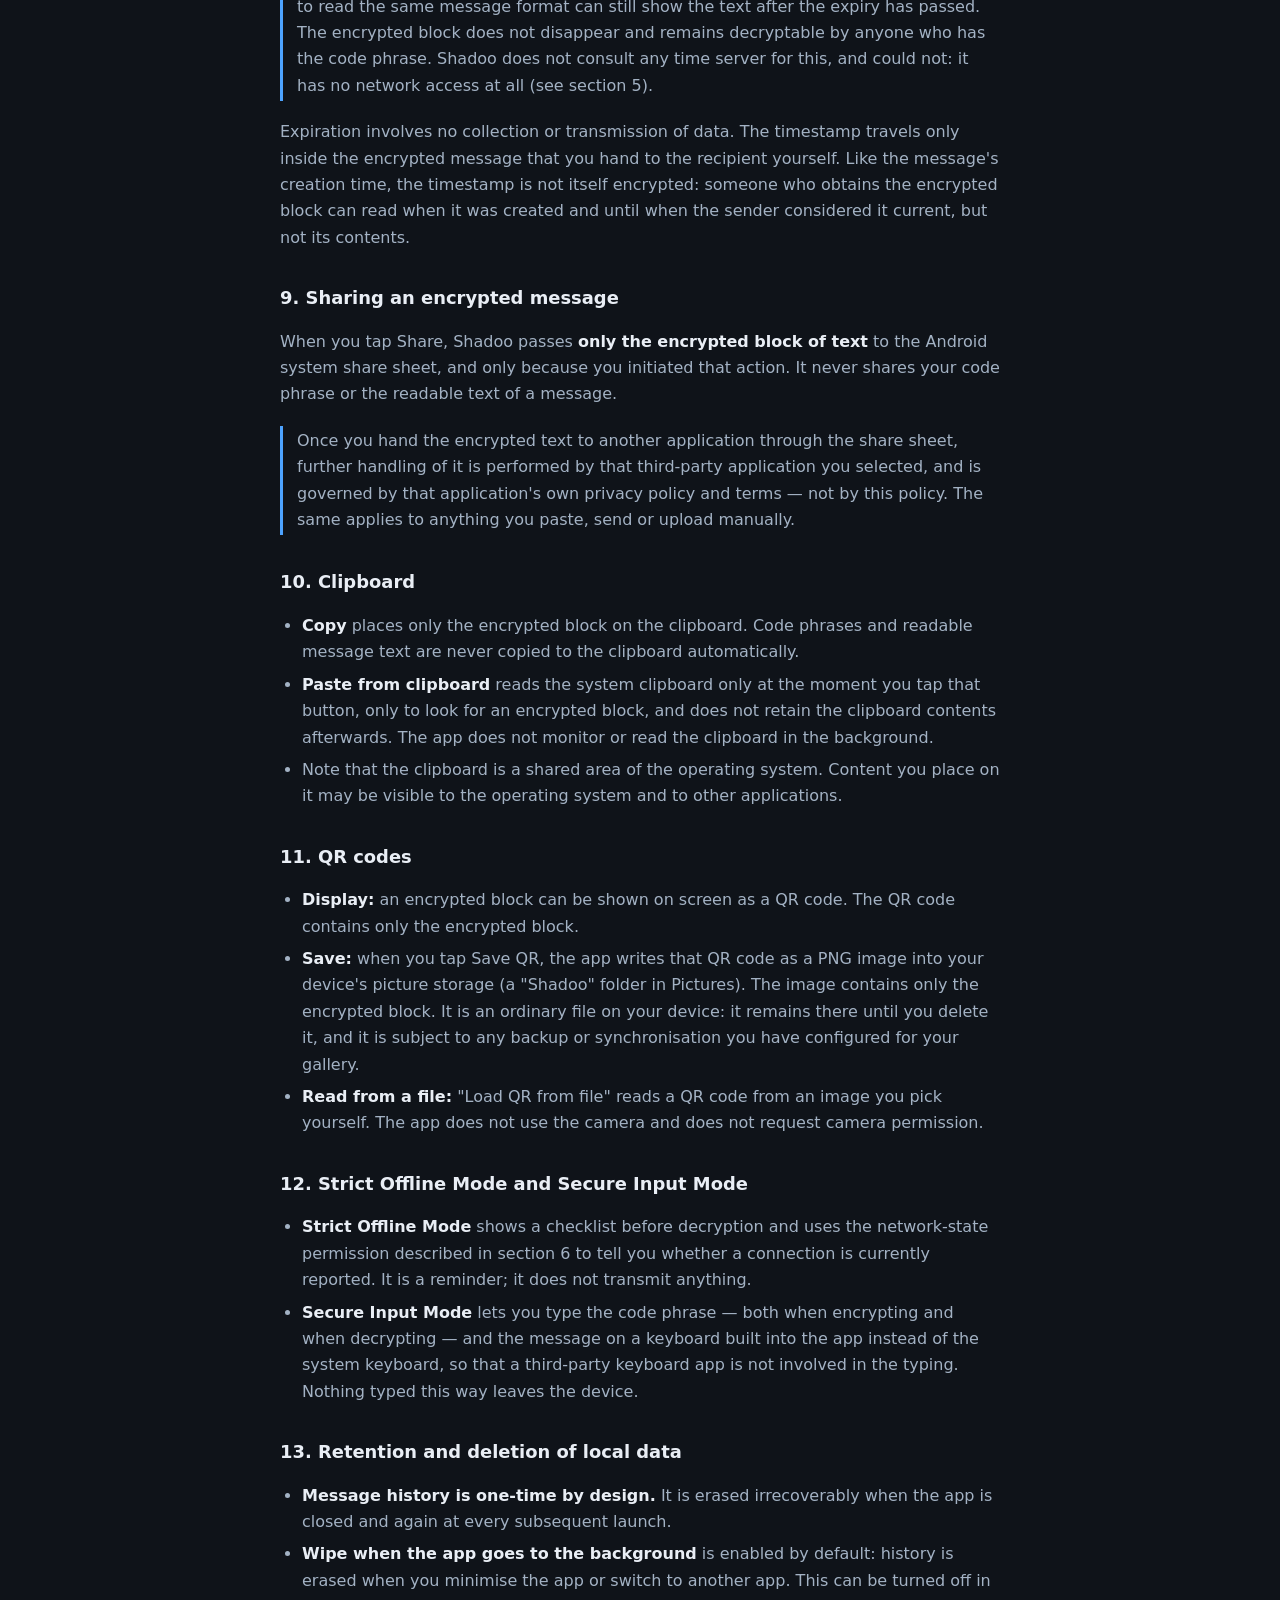
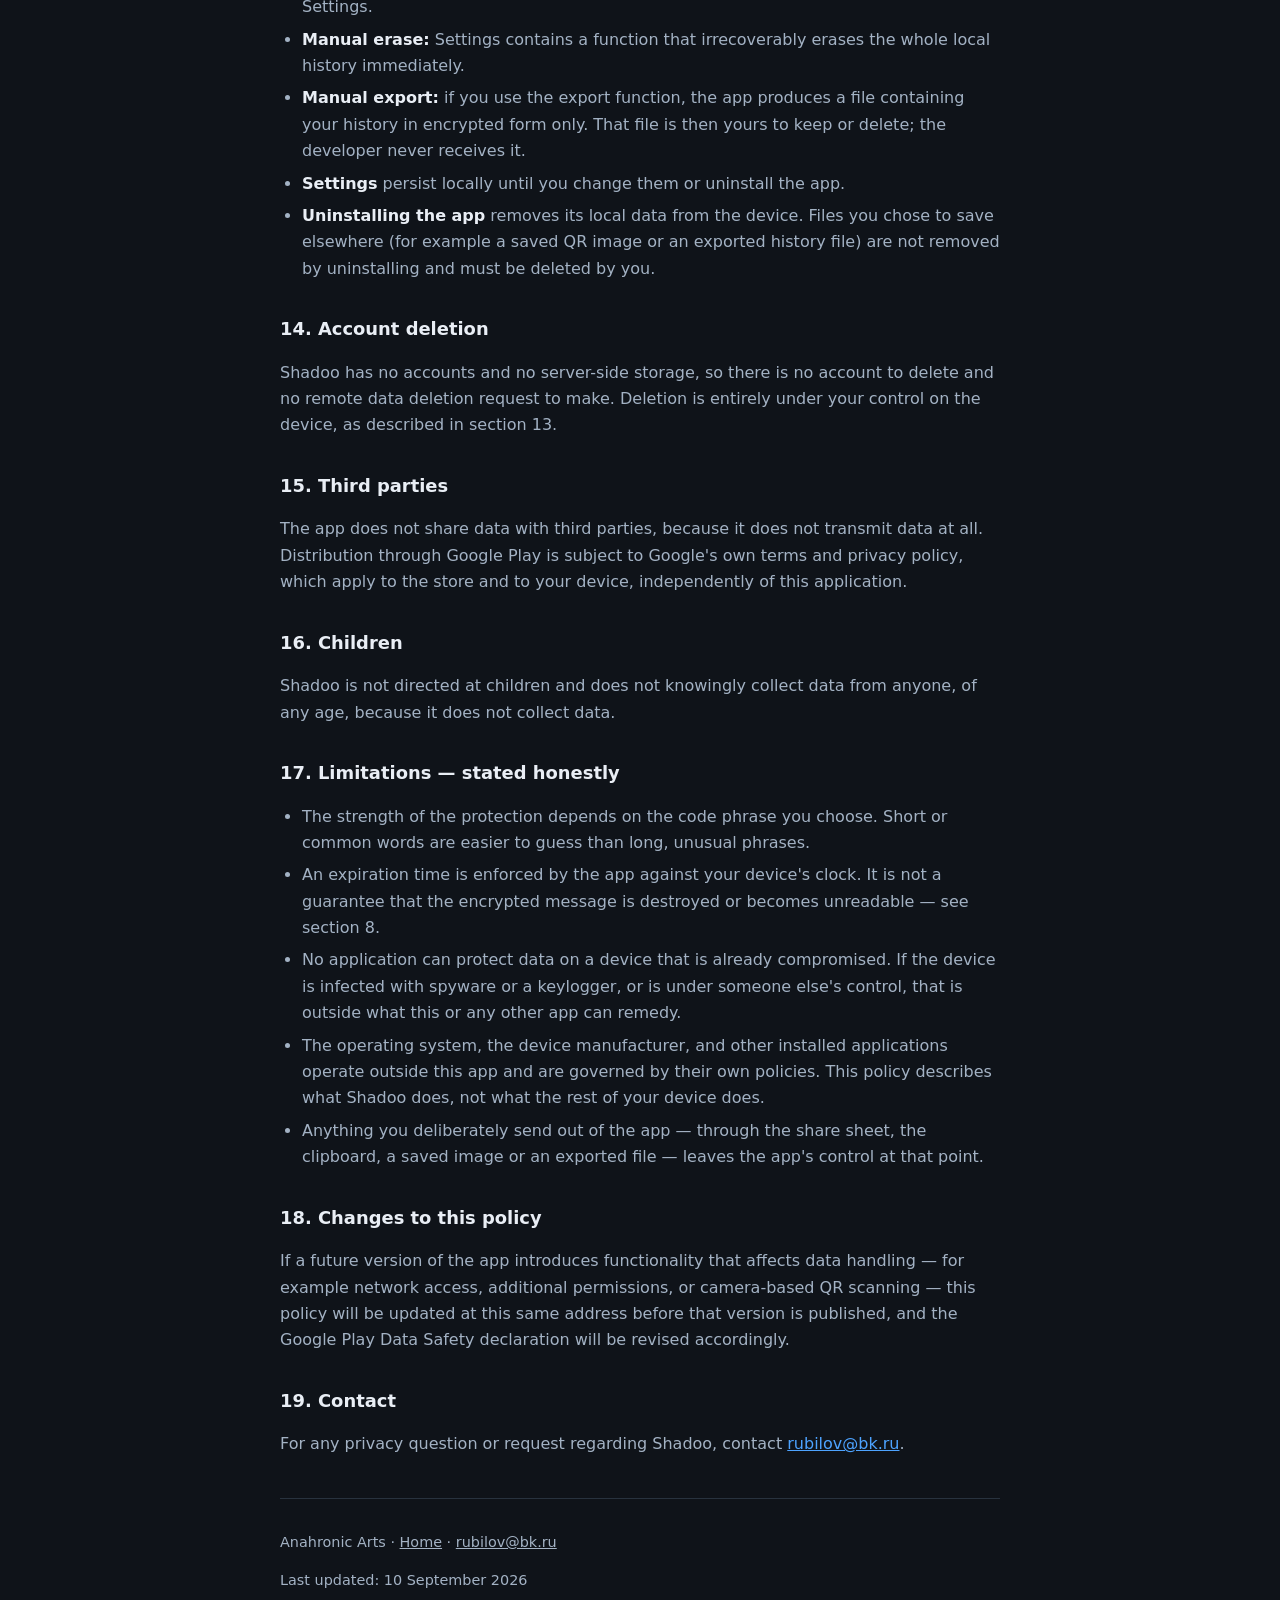
==== commit b8f763c5: "Privacy policy: code phrases, and the new optional message expiration Syncs the page with what the a" ====
--- a/privacy/index.html
+++ b/privacy/index.html
@@ -29,7 +29,7 @@
             <strong>Privacy contact:</strong>
             <a href="mailto:rubilov@bk.ru">rubilov@bk.ru</a>
           </li>
-          <li><strong>Effective date:</strong> 8 September 2026</li>
+          <li><strong>Effective date:</strong> 10 September 2026</li>
         </ul>
       </div>
 
@@ -37,7 +37,7 @@
       <p>
         Shadoo runs entirely on your device. It has no server of its own, no user accounts, and no
         analytics, advertising or crash-reporting components. The developer does not receive,
-        collect, store or have access to your messages, your code words, or any other personal
+        collect, store or have access to your messages, your code phrases, or any other personal
         data.
       </p>
       <p class="note">
@@ -47,16 +47,18 @@
         what an encryption app does. None of that locally processed data is collected by or
         transmitted to the developer, and Shadoo does not transmit user data automatically. When
         you explicitly choose Share, the encrypted message is handed to the third-party
-        application you select, as described in section 8.
+        application you select, as described in section 9.
       </p>
 
       <h2>2. What Shadoo does</h2>
       <p>
-        Two people agree in advance, offline, on one or more secret code words and give each one a
-        number. To send a message you choose the number, enter the code word and your text; the app
-        encrypts it on your device and shows you a single block of encrypted text. You deliver that
-        block yourself, by any means you choose. The recipient pastes it back into Shadoo and
-        enters the same code word to recover the original text.
+        Two people agree in advance, offline, on a secret code word or phrase. The app's home
+        screen offers two actions: Encrypt and Decrypt. To send a message you tap Encrypt, and the
+        app asks you, one screen at a time, for your message, your code phrase, and optionally an
+        expiration time; it then encrypts everything on your device and shows you a single block of
+        encrypted text. You deliver that block yourself, by any means you choose. The recipient taps
+        Decrypt, pastes the block back into Shadoo and enters the same code phrase to recover the
+        original text.
       </p>
 
       <h2>3. Data processed locally on your device</h2>
@@ -66,8 +68,8 @@
       </p>
       <ul>
         <li>
-          <strong>Code words you type.</strong> Used to derive an encryption key. They are not
-          stored in readable form and are not written to the message history.
+          <strong>The code word or phrase you type.</strong> Used to derive an encryption key. It
+          is not stored in readable form and is not written to the message history.
         </li>
         <li>
           <strong>Message text you type.</strong> Encrypted on the device. The readable text exists
@@ -75,7 +77,11 @@
         </li>
         <li>
           <strong>Encrypted message history.</strong> Stored on the device in encrypted form only —
-          see sections 7 and 12.
+          see sections 7 and 13.
+        </li>
+        <li>
+          <strong>An expiration time, if you choose one.</strong> Stored inside the encrypted
+          message itself, not separately. See section 8.
         </li>
         <li>
           <strong>App settings.</strong> Interface language, theme, auto-lock on/off and timeout,
@@ -84,11 +90,11 @@
         </li>
         <li>
           <strong>Clipboard content</strong> — only at the moment you tap the paste button, and
-          only to look for an encrypted block. See section 9.
+          only to look for an encrypted block. See section 10.
         </li>
         <li>
           <strong>An image file you select</strong> — only when you use the "Load QR from file"
-          function, and only to read a QR code out of that image. See section 10.
+          function, and only to read a QR code out of that image. See section 11.
         </li>
       </ul>
 
@@ -138,20 +144,46 @@
       <h2>7. Local encryption and history</h2>
       <p>
         Messages are encrypted on the device with AES-256-GCM; the key is derived from your code
-        word with Argon2id (or PBKDF2-HMAC-SHA256 where Argon2id is unavailable). These are
+        phrase with Argon2id (or PBKDF2-HMAC-SHA256 where Argon2id is unavailable). These are
         published, standard algorithms. Message history is written to the device's local app
         storage in encrypted form only; readable text is never written there.
       </p>
       <p>
-        If a code word is lost, the corresponding message cannot be recovered — not by you and not
-        by the developer. There is no backup key and no recovery mechanism.
-      </p>
-
-      <h2>8. Sharing an encrypted message</h2>
+        If a code phrase is lost, the corresponding message cannot be recovered — not by you and
+        not by the developer. There is no backup key and no recovery mechanism.
+      </p>
+
+      <h2>8. Message expiration</h2>
+      <p>
+        When you encrypt a message you may optionally give it an expiration time, from 10 minutes to
+        14 days. The expiry is stored as a timestamp inside the encrypted message itself and is
+        cryptographically authenticated, which means it cannot be changed, removed or added in
+        transit without the message failing to decrypt. Once that time has passed, Shadoo does not
+        display the message and discards the recovered text from memory.
+      </p>
+      <p class="note">
+        Stated plainly, because it is easy to assume otherwise: <strong>this is not
+        self-destruction, and not a guarantee that the encrypted message is destroyed.</strong> The
+        expiry is enforced by the Shadoo app itself, checked against your device's own clock. A
+        device whose clock has been set back, an older version of the app, or other software written
+        to read the same message format can still show the text after the expiry has passed. The
+        encrypted block does not disappear and remains decryptable by anyone who has the code
+        phrase. Shadoo does not consult any time server for this, and could not: it has no network
+        access at all (see section 5).
+      </p>
+      <p>
+        Expiration involves no collection or transmission of data. The timestamp travels only inside
+        the encrypted message that you hand to the recipient yourself. Like the message's creation
+        time, the timestamp is not itself encrypted: someone who obtains the encrypted block can
+        read when it was created and until when the sender considered it current, but not its
+        contents.
+      </p>
+
+      <h2>9. Sharing an encrypted message</h2>
       <p>
         When you tap Share, Shadoo passes <strong>only the encrypted block of text</strong> to the
         Android system share sheet, and only because you initiated that action. It never shares
-        your code word or the readable text of a message.
+        your code phrase or the readable text of a message.
       </p>
       <p class="note">
         Once you hand the encrypted text to another application through the share sheet, further
@@ -160,10 +192,10 @@
         to anything you paste, send or upload manually.
       </p>
 
-      <h2>9. Clipboard</h2>
-      <ul>
-        <li>
-          <strong>Copy</strong> places only the encrypted block on the clipboard. Code words and
+      <h2>10. Clipboard</h2>
+      <ul>
+        <li>
+          <strong>Copy</strong> places only the encrypted block on the clipboard. Code phrases and
           readable message text are never copied to the clipboard automatically.
         </li>
         <li>
@@ -177,7 +209,7 @@
         </li>
       </ul>
 
-      <h2>10. QR codes</h2>
+      <h2>11. QR codes</h2>
       <ul>
         <li>
           <strong>Display:</strong> an encrypted block can be shown on screen as a QR code. The QR
@@ -196,7 +228,7 @@
         </li>
       </ul>
 
-      <h2>11. Strict Offline Mode and Secure Input Mode</h2>
+      <h2>12. Strict Offline Mode and Secure Input Mode</h2>
       <ul>
         <li>
           <strong>Strict Offline Mode</strong> shows a checklist before decryption and uses the
@@ -204,13 +236,14 @@
           currently reported. It is a reminder; it does not transmit anything.
         </li>
         <li>
-          <strong>Secure Input Mode</strong> lets you type the code word and the message on a
-          keyboard built into the app instead of the system keyboard, so that a third-party
-          keyboard app is not involved in the typing. Nothing typed this way leaves the device.
-        </li>
-      </ul>
-
-      <h2>12. Retention and deletion of local data</h2>
+          <strong>Secure Input Mode</strong> lets you type the code phrase — both when encrypting
+          and when decrypting — and the message on a keyboard built into the app instead of the
+          system keyboard, so that a third-party keyboard app is not involved in the typing.
+          Nothing typed this way leaves the device.
+        </li>
+      </ul>
+
+      <h2>13. Retention and deletion of local data</h2>
       <ul>
         <li>
           <strong>Message history is one-time by design.</strong> It is erased irrecoverably when
@@ -240,31 +273,35 @@
         </li>
       </ul>
 
-      <h2>13. Account deletion</h2>
+      <h2>14. Account deletion</h2>
       <p>
         Shadoo has no accounts and no server-side storage, so there is no account to delete and no
         remote data deletion request to make. Deletion is entirely under your control on the
-        device, as described in section 12.
-      </p>
-
-      <h2>14. Third parties</h2>
+        device, as described in section 13.
+      </p>
+
+      <h2>15. Third parties</h2>
       <p>
         The app does not share data with third parties, because it does not transmit data at all.
         Distribution through Google Play is subject to Google's own terms and privacy policy, which
         apply to the store and to your device, independently of this application.
       </p>
 
-      <h2>15. Children</h2>
+      <h2>16. Children</h2>
       <p>
         Shadoo is not directed at children and does not knowingly collect data from anyone, of any
         age, because it does not collect data.
       </p>
 
-      <h2>16. Limitations — stated honestly</h2>
-      <ul>
-        <li>
-          The strength of the protection depends on the code words you choose. Short or common
+      <h2>17. Limitations — stated honestly</h2>
+      <ul>
+        <li>
+          The strength of the protection depends on the code phrase you choose. Short or common
           words are easier to guess than long, unusual phrases.
+        </li>
+        <li>
+          An expiration time is enforced by the app against your device's clock. It is not a
+          guarantee that the encrypted message is destroyed or becomes unreadable — see section 8.
         </li>
         <li>
           No application can protect data on a device that is already compromised. If the device is
@@ -282,7 +319,7 @@
         </li>
       </ul>
 
-      <h2>17. Changes to this policy</h2>
+      <h2>18. Changes to this policy</h2>
       <p>
         If a future version of the app introduces functionality that affects data handling — for
         example network access, additional permissions, or camera-based QR scanning — this policy
@@ -290,7 +327,7 @@
         Data Safety declaration will be revised accordingly.
       </p>
 
-      <h2>18. Contact</h2>
+      <h2>19. Contact</h2>
       <p>
         For any privacy question or request regarding Shadoo, contact
         <a href="mailto:rubilov@bk.ru">rubilov@bk.ru</a>.
@@ -301,7 +338,7 @@
           Anahronic Arts · <a href="/">Home</a> ·
           <a href="mailto:rubilov@bk.ru">rubilov@bk.ru</a>
         </p>
-        <p>Last updated: 8 September 2026</p>
+        <p>Last updated: 10 September 2026</p>
       </footer>
     </main>
   </body>
